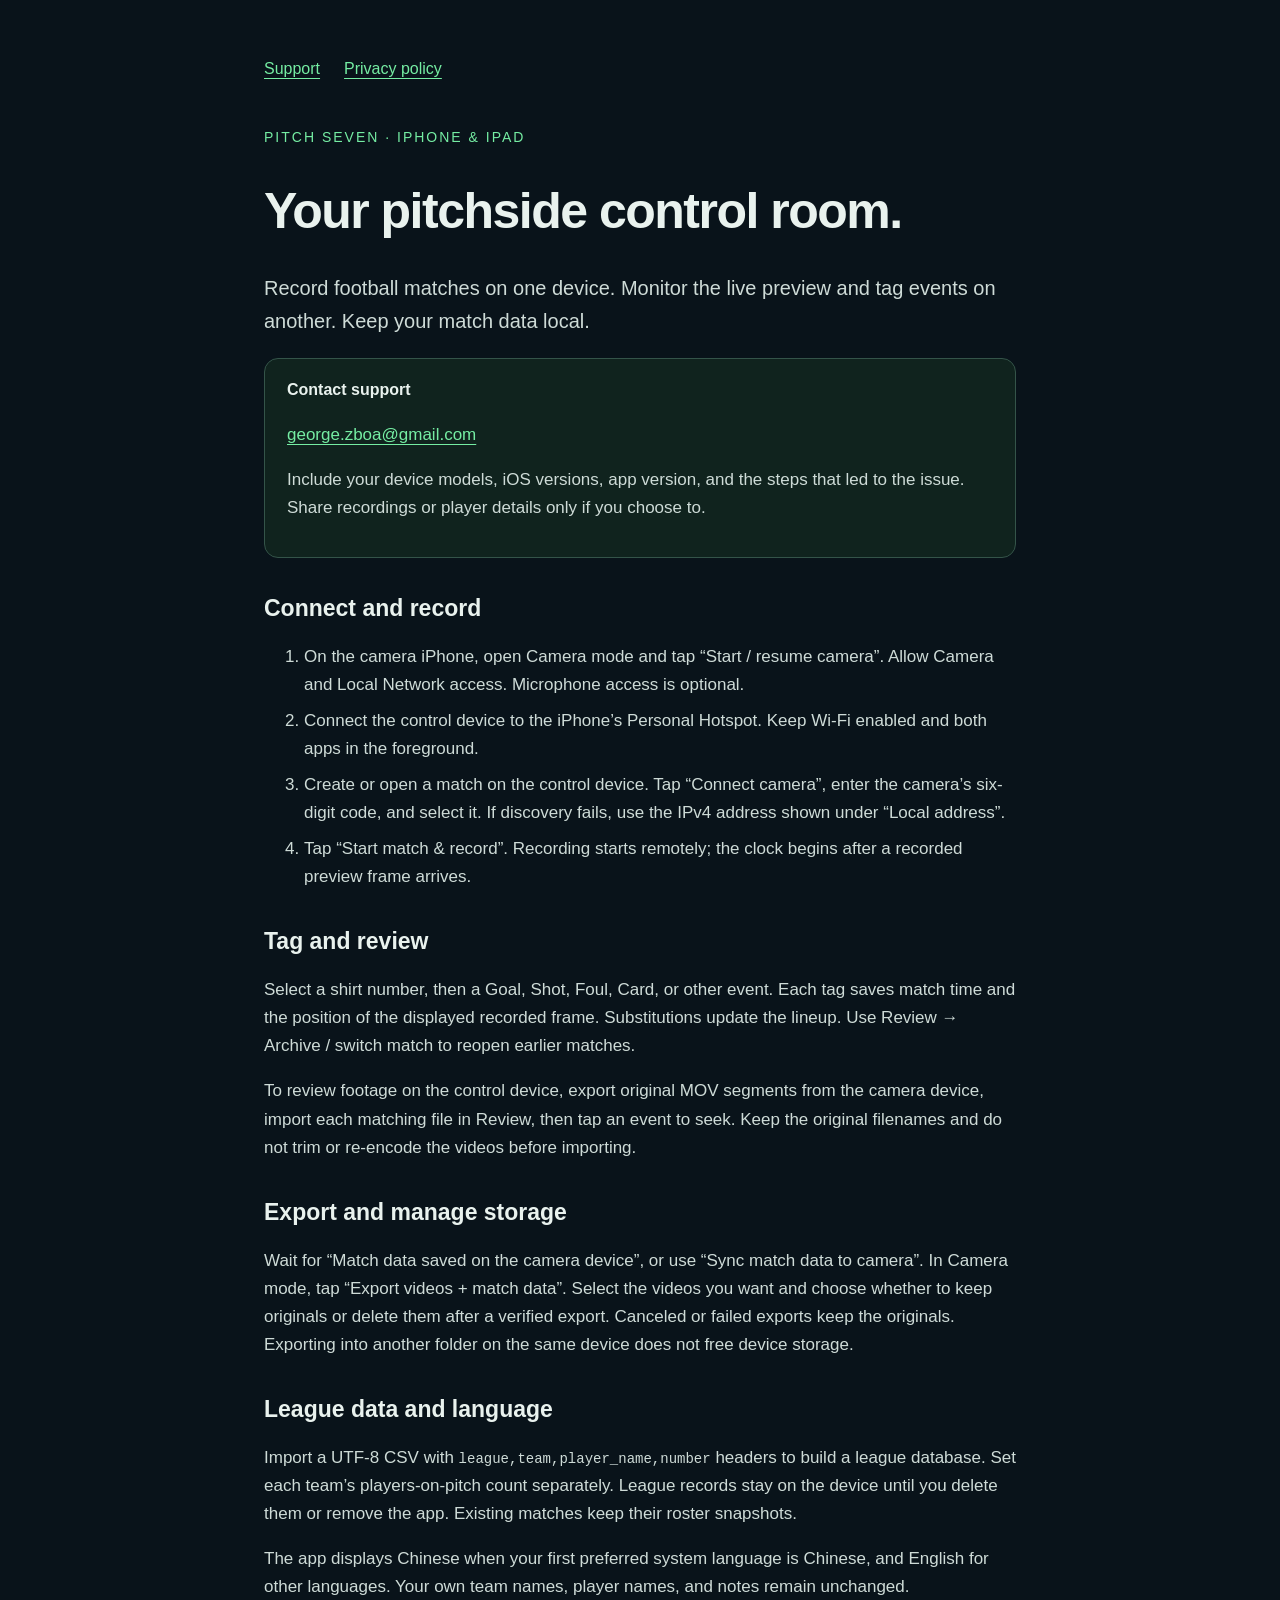
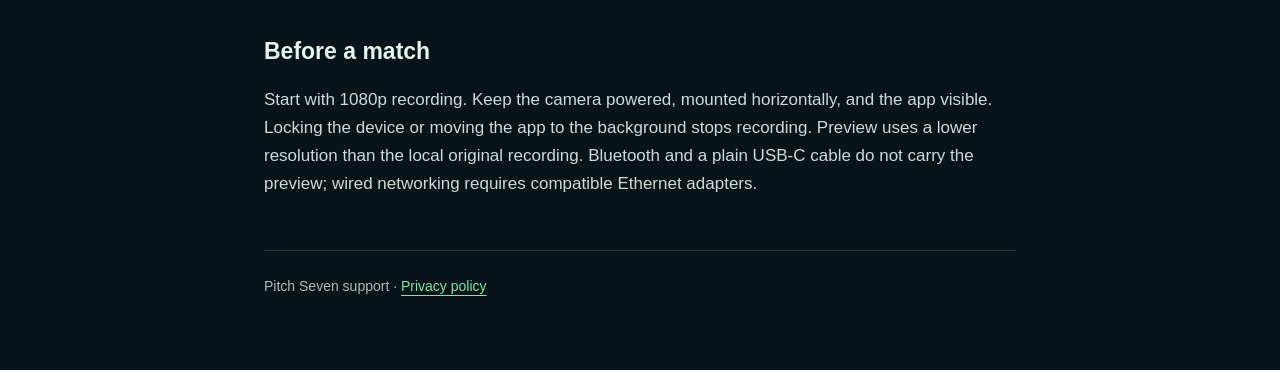
==== index.html @ be284b6f "Publish Pitch Seven support and privacy pages" ====
<!doctype html><html lang="en"><head><meta charset="utf-8"><meta name="viewport" content="width=device-width,initial-scale=1"><meta name="description" content="Pitch Seven support: local football recording, live monitoring and event tagging."><title>Pitch Seven — Support</title><link rel="stylesheet" href="style.css"></head><body><main><nav><a href="index.html" aria-current="page">Support</a><a href="privacy.html">Privacy policy</a></nav><div class="eyebrow">Pitch Seven · iPhone &amp; iPad</div><h1>Your pitchside control room.</h1><p class="lead">Record football matches on one device. Monitor the live preview and tag events on another. Keep your match data local.</p><div class="note"><strong>Contact support</strong><p><a href="mailto:george.zboa@gmail.com">george.zboa@gmail.com</a></p><p>Include your device models, iOS versions, app version, and the steps that led to the issue. Share recordings or player details only if you choose to.</p></div><h2>Connect and record</h2><ol><li>On the camera iPhone, open Camera mode and tap “Start / resume camera”. Allow Camera and Local Network access. Microphone access is optional.</li><li>Connect the control device to the iPhone’s Personal Hotspot. Keep Wi-Fi enabled and both apps in the foreground.</li><li>Create or open a match on the control device. Tap “Connect camera”, enter the camera’s six-digit code, and select it. If discovery fails, use the IPv4 address shown under “Local address”.</li><li>Tap “Start match &amp; record”. Recording starts remotely; the clock begins after a recorded preview frame arrives.</li></ol><h2>Tag and review</h2><p>Select a shirt number, then a Goal, Shot, Foul, Card, or other event. Each tag saves match time and the position of the displayed recorded frame. Substitutions update the lineup. Use Review → Archive / switch match to reopen earlier matches.</p><p>To review footage on the control device, export original MOV segments from the camera device, import each matching file in Review, then tap an event to seek. Keep the original filenames and do not trim or re-encode the videos before importing.</p><h2>Export and manage storage</h2><p>Wait for “Match data saved on the camera device”, or use “Sync match data to camera”. In Camera mode, tap “Export videos + match data”. Select the videos you want and choose whether to keep originals or delete them after a verified export. Canceled or failed exports keep the originals. Exporting into another folder on the same device does not free device storage.</p><h2>League data and language</h2><p>Import a UTF-8 CSV with <code>league,team,player_name,number</code> headers to build a league database. Set each team’s players-on-pitch count separately. League records stay on the device until you delete them or remove the app. Existing matches keep their roster snapshots.</p><p>The app displays Chinese when your first preferred system language is Chinese, and English for other languages. Your own team names, player names, and notes remain unchanged.</p><h2>Before a match</h2><p>Start with 1080p recording. Keep the camera powered, mounted horizontally, and the app visible. Locking the device or moving the app to the background stops recording. Preview uses a lower resolution than the local original recording. Bluetooth and a plain USB-C cable do not carry the preview; wired networking requires compatible Ethernet adapters.</p><footer>Pitch Seven support · <a href="privacy.html">Privacy policy</a></footer></main></body></html>
---- style.css ----
:root{font-family:-apple-system,BlinkMacSystemFont,"Segoe UI",sans-serif;color:#e9f2ee;background:#09131a;line-height:1.65;color-scheme:dark}*{box-sizing:border-box}body{margin:0}main{max-width:800px;margin:0 auto;padding:56px 24px 72px}nav{display:flex;gap:24px;flex-wrap:wrap;margin-bottom:44px}a{color:#75eda3;text-underline-offset:4px}h1{font-size:clamp(32px,6vw,50px);line-height:1.12;letter-spacing:-1.5px}h2{margin-top:36px;font-size:23px;line-height:1.3}p,li{font-size:17px;color:#cedbd7}.eyebrow{color:#75eda3;font-size:14px;letter-spacing:2px;text-transform:uppercase}.lead{font-size:20px}footer{margin-top:52px;padding-top:24px;border-top:1px solid #263936;color:#acbeb8;font-size:14px}.note{padding:18px 22px;border:1px solid #345449;border-radius:14px;background:#10231e}code{font-size:14px;overflow-wrap:anywhere}li{margin-bottom:8px}
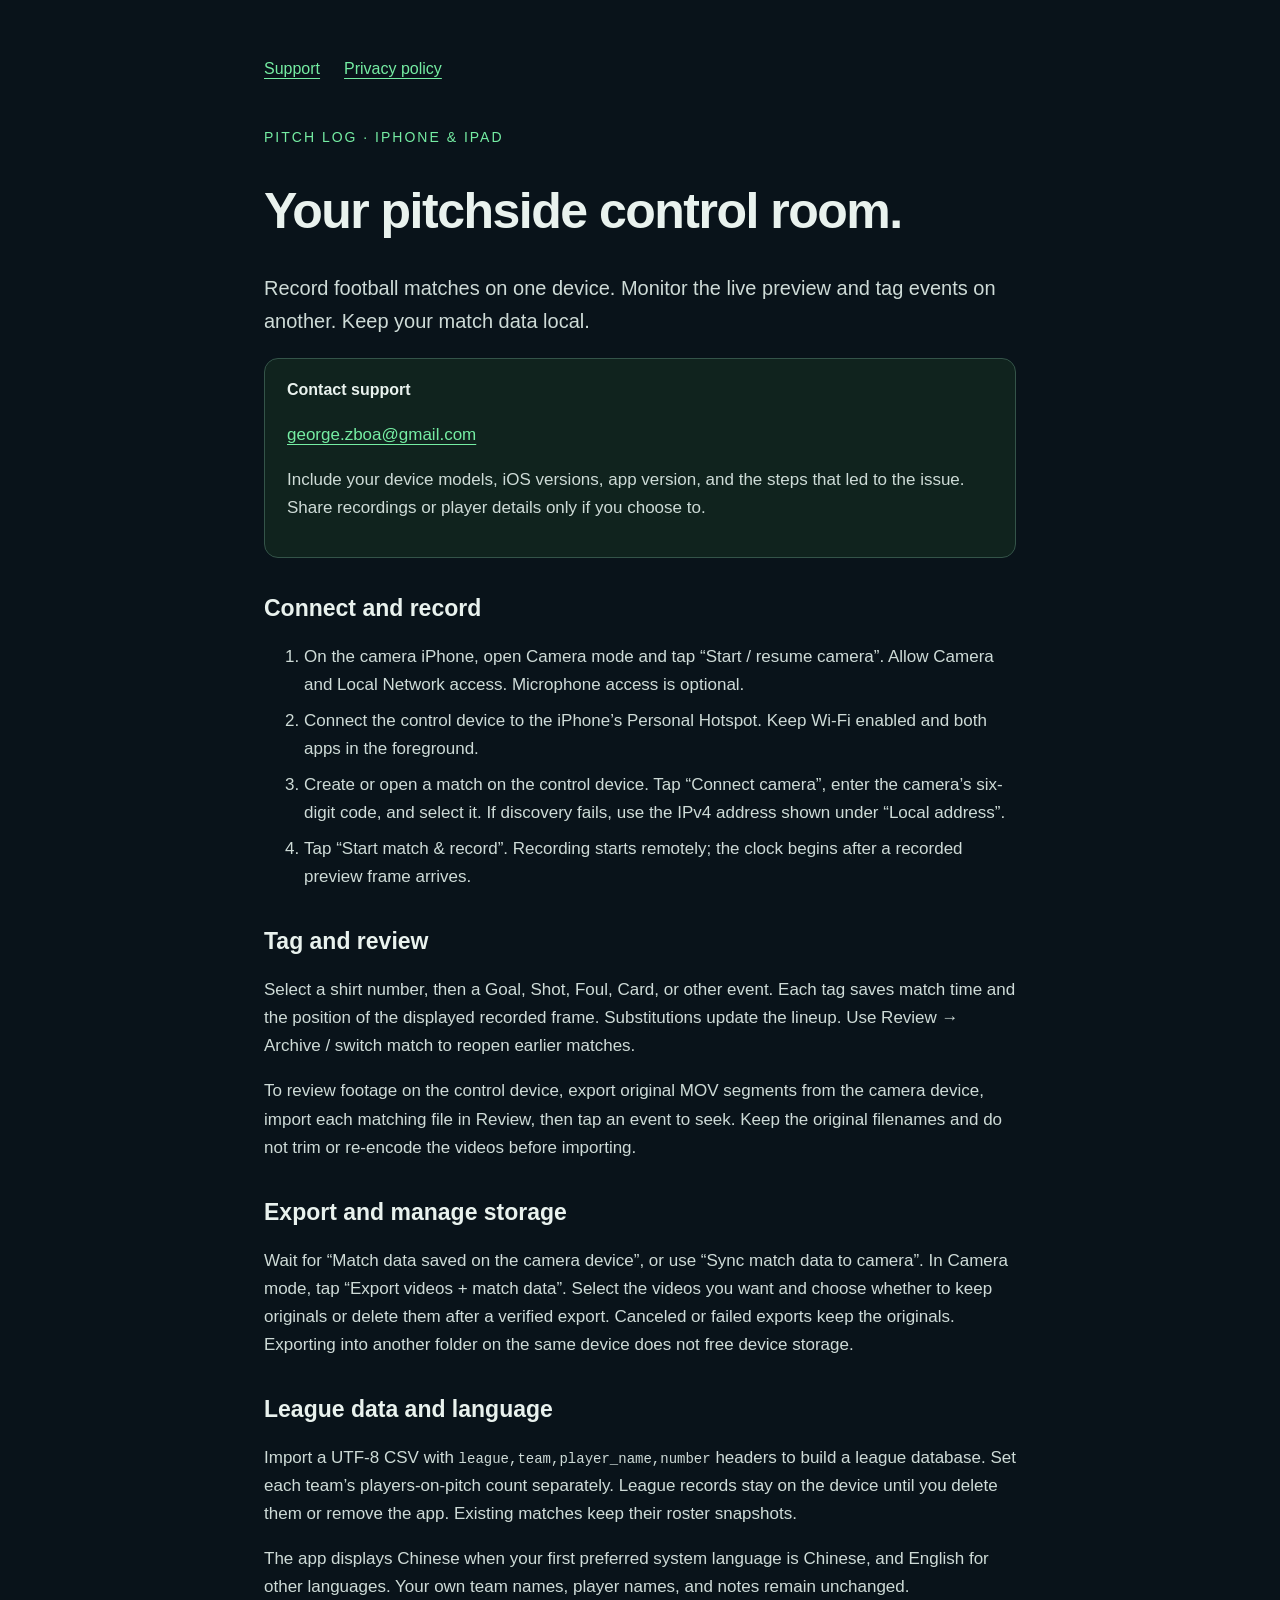
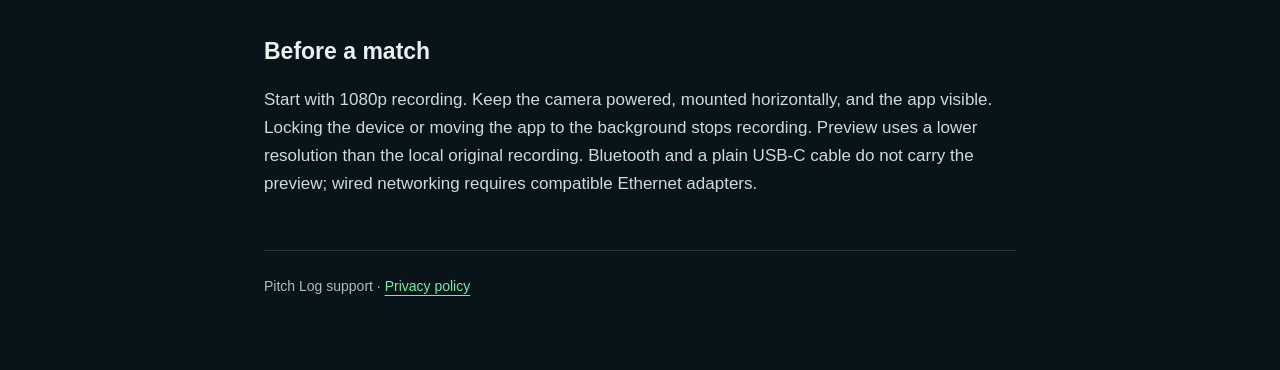
==== commit 730cc9ca: "Rename the app to Pitch Log" ====
--- a/index.html
+++ b/index.html
@@ -1 +1 @@
-<!doctype html><html lang="en"><head><meta charset="utf-8"><meta name="viewport" content="width=device-width,initial-scale=1"><meta name="description" content="Pitch Seven support: local football recording, live monitoring and event tagging."><title>Pitch Seven — Support</title><link rel="stylesheet" href="style.css"></head><body><main><nav><a href="index.html" aria-current="page">Support</a><a href="privacy.html">Privacy policy</a></nav><div class="eyebrow">Pitch Seven · iPhone &amp; iPad</div><h1>Your pitchside control room.</h1><p class="lead">Record football matches on one device. Monitor the live preview and tag events on another. Keep your match data local.</p><div class="note"><strong>Contact support</strong><p><a href="mailto:george.zboa@gmail.com">george.zboa@gmail.com</a></p><p>Include your device models, iOS versions, app version, and the steps that led to the issue. Share recordings or player details only if you choose to.</p></div><h2>Connect and record</h2><ol><li>On the camera iPhone, open Camera mode and tap “Start / resume camera”. Allow Camera and Local Network access. Microphone access is optional.</li><li>Connect the control device to the iPhone’s Personal Hotspot. Keep Wi-Fi enabled and both apps in the foreground.</li><li>Create or open a match on the control device. Tap “Connect camera”, enter the camera’s six-digit code, and select it. If discovery fails, use the IPv4 address shown under “Local address”.</li><li>Tap “Start match &amp; record”. Recording starts remotely; the clock begins after a recorded preview frame arrives.</li></ol><h2>Tag and review</h2><p>Select a shirt number, then a Goal, Shot, Foul, Card, or other event. Each tag saves match time and the position of the displayed recorded frame. Substitutions update the lineup. Use Review → Archive / switch match to reopen earlier matches.</p><p>To review footage on the control device, export original MOV segments from the camera device, import each matching file in Review, then tap an event to seek. Keep the original filenames and do not trim or re-encode the videos before importing.</p><h2>Export and manage storage</h2><p>Wait for “Match data saved on the camera device”, or use “Sync match data to camera”. In Camera mode, tap “Export videos + match data”. Select the videos you want and choose whether to keep originals or delete them after a verified export. Canceled or failed exports keep the originals. Exporting into another folder on the same device does not free device storage.</p><h2>League data and language</h2><p>Import a UTF-8 CSV with <code>league,team,player_name,number</code> headers to build a league database. Set each team’s players-on-pitch count separately. League records stay on the device until you delete them or remove the app. Existing matches keep their roster snapshots.</p><p>The app displays Chinese when your first preferred system language is Chinese, and English for other languages. Your own team names, player names, and notes remain unchanged.</p><h2>Before a match</h2><p>Start with 1080p recording. Keep the camera powered, mounted horizontally, and the app visible. Locking the device or moving the app to the background stops recording. Preview uses a lower resolution than the local original recording. Bluetooth and a plain USB-C cable do not carry the preview; wired networking requires compatible Ethernet adapters.</p><footer>Pitch Seven support · <a href="privacy.html">Privacy policy</a></footer></main></body></html>
+<!doctype html><html lang="en"><head><meta charset="utf-8"><meta name="viewport" content="width=device-width,initial-scale=1"><meta name="description" content="Pitch Log support: local football recording, live monitoring and event tagging."><title>Pitch Log — Support</title><link rel="stylesheet" href="style.css"></head><body><main><nav><a href="index.html" aria-current="page">Support</a><a href="privacy.html">Privacy policy</a></nav><div class="eyebrow">Pitch Log · iPhone &amp; iPad</div><h1>Your pitchside control room.</h1><p class="lead">Record football matches on one device. Monitor the live preview and tag events on another. Keep your match data local.</p><div class="note"><strong>Contact support</strong><p><a href="mailto:george.zboa@gmail.com">george.zboa@gmail.com</a></p><p>Include your device models, iOS versions, app version, and the steps that led to the issue. Share recordings or player details only if you choose to.</p></div><h2>Connect and record</h2><ol><li>On the camera iPhone, open Camera mode and tap “Start / resume camera”. Allow Camera and Local Network access. Microphone access is optional.</li><li>Connect the control device to the iPhone’s Personal Hotspot. Keep Wi-Fi enabled and both apps in the foreground.</li><li>Create or open a match on the control device. Tap “Connect camera”, enter the camera’s six-digit code, and select it. If discovery fails, use the IPv4 address shown under “Local address”.</li><li>Tap “Start match &amp; record”. Recording starts remotely; the clock begins after a recorded preview frame arrives.</li></ol><h2>Tag and review</h2><p>Select a shirt number, then a Goal, Shot, Foul, Card, or other event. Each tag saves match time and the position of the displayed recorded frame. Substitutions update the lineup. Use Review → Archive / switch match to reopen earlier matches.</p><p>To review footage on the control device, export original MOV segments from the camera device, import each matching file in Review, then tap an event to seek. Keep the original filenames and do not trim or re-encode the videos before importing.</p><h2>Export and manage storage</h2><p>Wait for “Match data saved on the camera device”, or use “Sync match data to camera”. In Camera mode, tap “Export videos + match data”. Select the videos you want and choose whether to keep originals or delete them after a verified export. Canceled or failed exports keep the originals. Exporting into another folder on the same device does not free device storage.</p><h2>League data and language</h2><p>Import a UTF-8 CSV with <code>league,team,player_name,number</code> headers to build a league database. Set each team’s players-on-pitch count separately. League records stay on the device until you delete them or remove the app. Existing matches keep their roster snapshots.</p><p>The app displays Chinese when your first preferred system language is Chinese, and English for other languages. Your own team names, player names, and notes remain unchanged.</p><h2>Before a match</h2><p>Start with 1080p recording. Keep the camera powered, mounted horizontally, and the app visible. Locking the device or moving the app to the background stops recording. Preview uses a lower resolution than the local original recording. Bluetooth and a plain USB-C cable do not carry the preview; wired networking requires compatible Ethernet adapters.</p><footer>Pitch Log support · <a href="privacy.html">Privacy policy</a></footer></main></body></html>
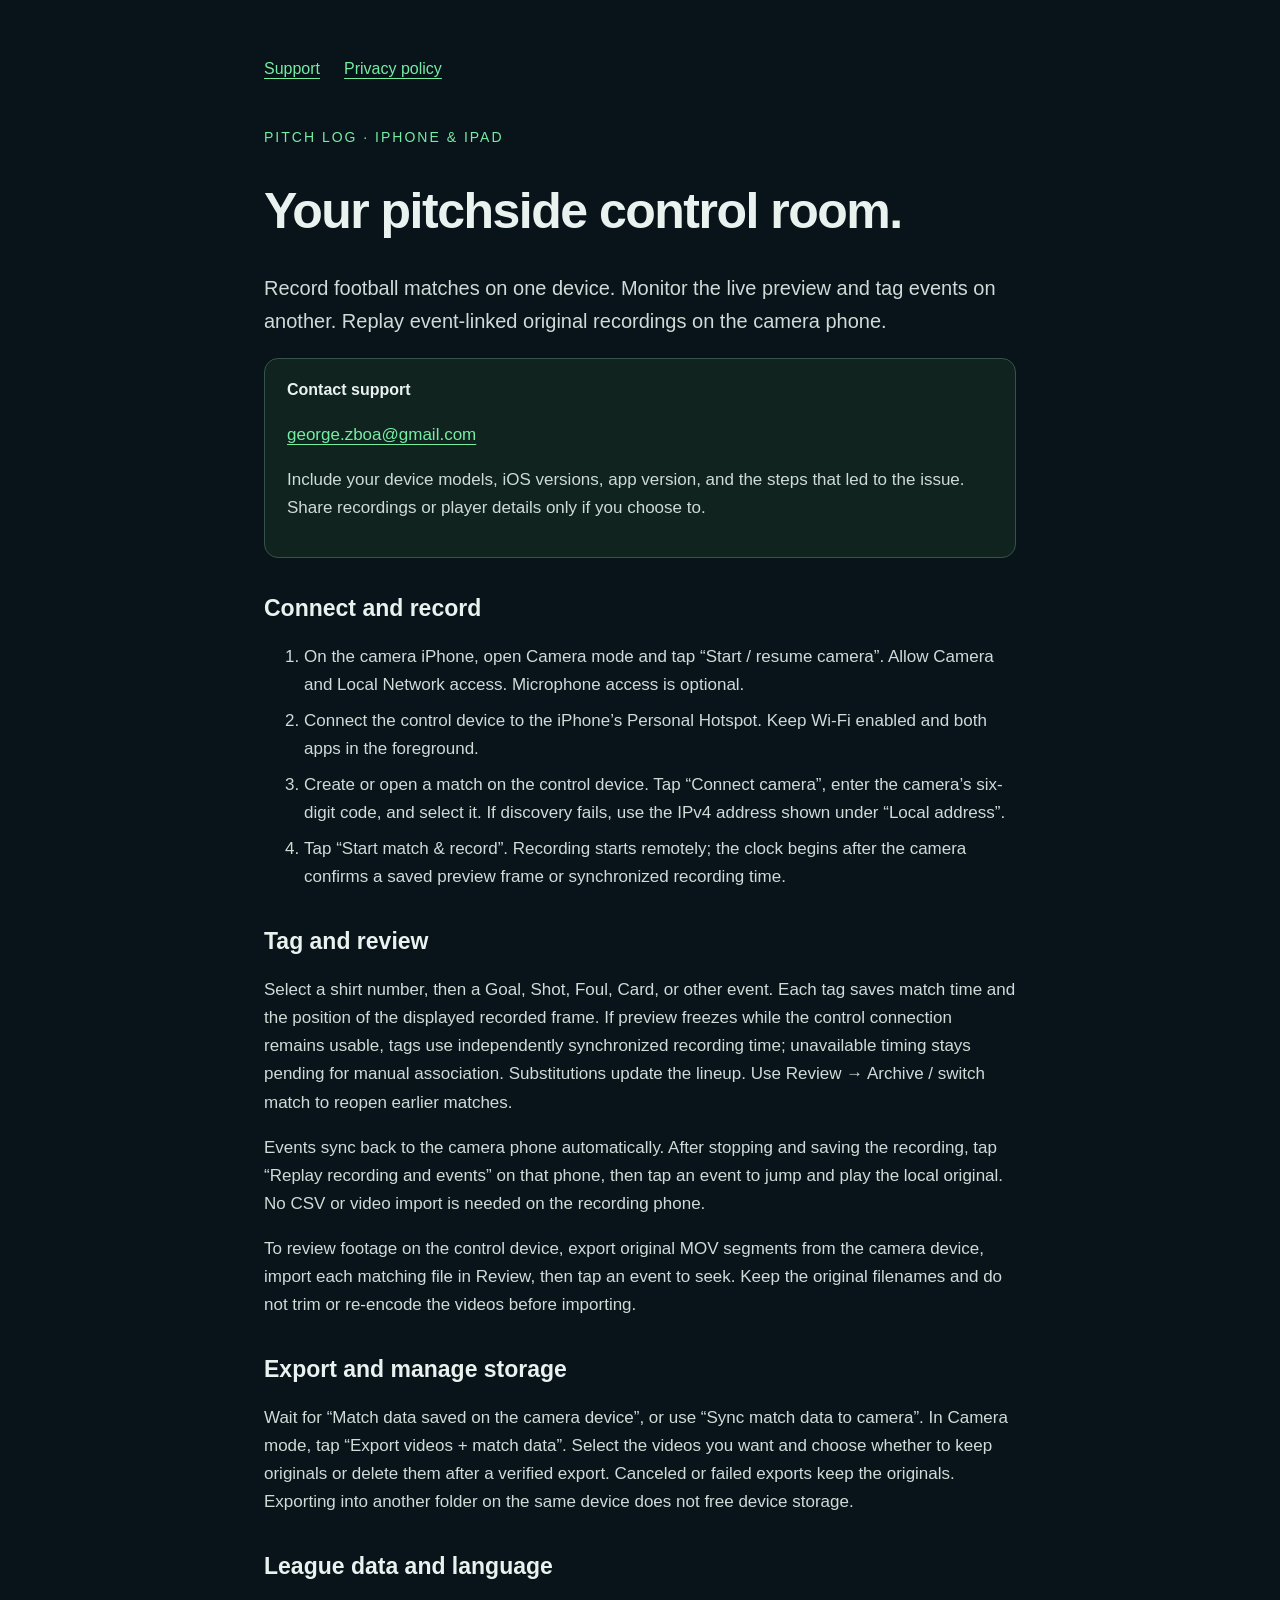
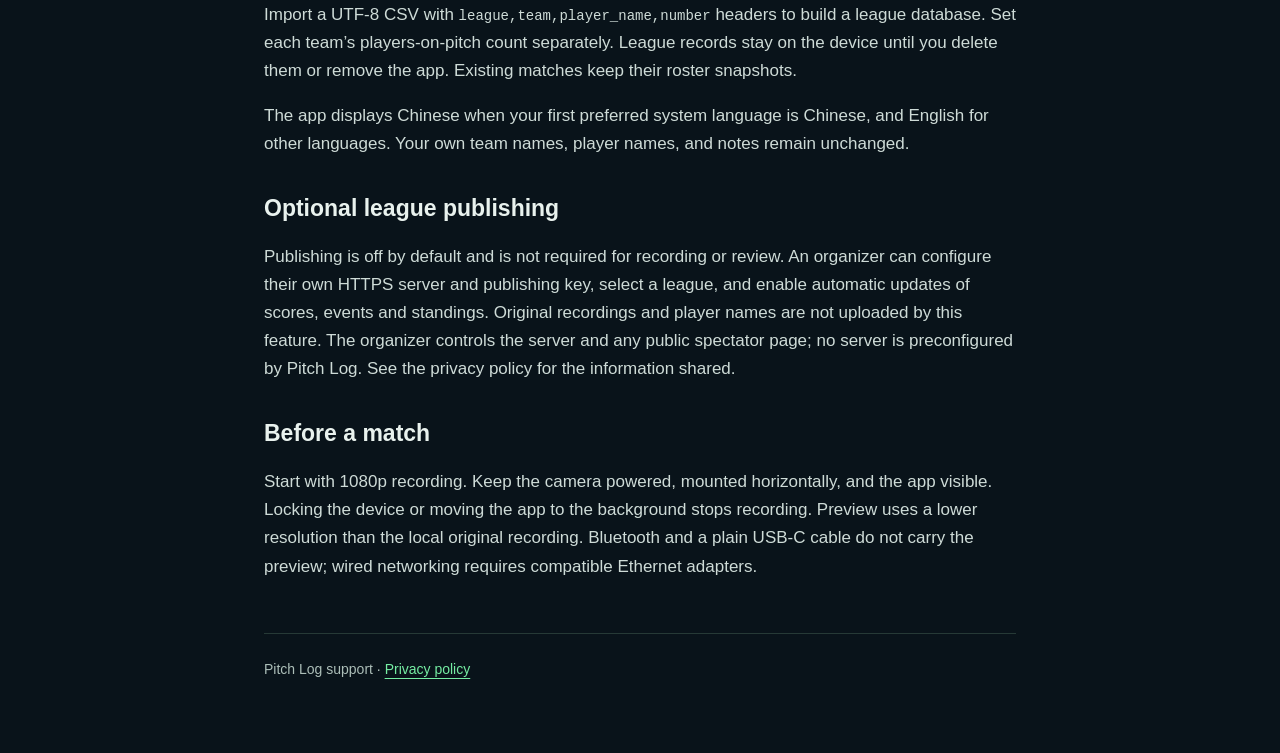
==== commit 83925555: "Update build 4 replay and optional publishing information" ====
--- a/index.html
+++ b/index.html
@@ -1 +1 @@
-<!doctype html><html lang="en"><head><meta charset="utf-8"><meta name="viewport" content="width=device-width,initial-scale=1"><meta name="description" content="Pitch Log support: local football recording, live monitoring and event tagging."><title>Pitch Log — Support</title><link rel="stylesheet" href="style.css"></head><body><main><nav><a href="index.html" aria-current="page">Support</a><a href="privacy.html">Privacy policy</a></nav><div class="eyebrow">Pitch Log · iPhone &amp; iPad</div><h1>Your pitchside control room.</h1><p class="lead">Record football matches on one device. Monitor the live preview and tag events on another. Keep your match data local.</p><div class="note"><strong>Contact support</strong><p><a href="mailto:george.zboa@gmail.com">george.zboa@gmail.com</a></p><p>Include your device models, iOS versions, app version, and the steps that led to the issue. Share recordings or player details only if you choose to.</p></div><h2>Connect and record</h2><ol><li>On the camera iPhone, open Camera mode and tap “Start / resume camera”. Allow Camera and Local Network access. Microphone access is optional.</li><li>Connect the control device to the iPhone’s Personal Hotspot. Keep Wi-Fi enabled and both apps in the foreground.</li><li>Create or open a match on the control device. Tap “Connect camera”, enter the camera’s six-digit code, and select it. If discovery fails, use the IPv4 address shown under “Local address”.</li><li>Tap “Start match &amp; record”. Recording starts remotely; the clock begins after a recorded preview frame arrives.</li></ol><h2>Tag and review</h2><p>Select a shirt number, then a Goal, Shot, Foul, Card, or other event. Each tag saves match time and the position of the displayed recorded frame. Substitutions update the lineup. Use Review → Archive / switch match to reopen earlier matches.</p><p>To review footage on the control device, export original MOV segments from the camera device, import each matching file in Review, then tap an event to seek. Keep the original filenames and do not trim or re-encode the videos before importing.</p><h2>Export and manage storage</h2><p>Wait for “Match data saved on the camera device”, or use “Sync match data to camera”. In Camera mode, tap “Export videos + match data”. Select the videos you want and choose whether to keep originals or delete them after a verified export. Canceled or failed exports keep the originals. Exporting into another folder on the same device does not free device storage.</p><h2>League data and language</h2><p>Import a UTF-8 CSV with <code>league,team,player_name,number</code> headers to build a league database. Set each team’s players-on-pitch count separately. League records stay on the device until you delete them or remove the app. Existing matches keep their roster snapshots.</p><p>The app displays Chinese when your first preferred system language is Chinese, and English for other languages. Your own team names, player names, and notes remain unchanged.</p><h2>Before a match</h2><p>Start with 1080p recording. Keep the camera powered, mounted horizontally, and the app visible. Locking the device or moving the app to the background stops recording. Preview uses a lower resolution than the local original recording. Bluetooth and a plain USB-C cable do not carry the preview; wired networking requires compatible Ethernet adapters.</p><footer>Pitch Log support · <a href="privacy.html">Privacy policy</a></footer></main></body></html>
+<!doctype html><html lang="en"><head><meta charset="utf-8"><meta name="viewport" content="width=device-width,initial-scale=1"><meta name="description" content="Pitch Log support: local football recording, live monitoring and event tagging."><title>Pitch Log — Support</title><link rel="stylesheet" href="style.css"></head><body><main><nav><a href="index.html" aria-current="page">Support</a><a href="privacy.html">Privacy policy</a></nav><div class="eyebrow">Pitch Log · iPhone &amp; iPad</div><h1>Your pitchside control room.</h1><p class="lead">Record football matches on one device. Monitor the live preview and tag events on another. Replay event-linked original recordings on the camera phone.</p><div class="note"><strong>Contact support</strong><p><a href="mailto:george.zboa@gmail.com">george.zboa@gmail.com</a></p><p>Include your device models, iOS versions, app version, and the steps that led to the issue. Share recordings or player details only if you choose to.</p></div><h2>Connect and record</h2><ol><li>On the camera iPhone, open Camera mode and tap “Start / resume camera”. Allow Camera and Local Network access. Microphone access is optional.</li><li>Connect the control device to the iPhone’s Personal Hotspot. Keep Wi-Fi enabled and both apps in the foreground.</li><li>Create or open a match on the control device. Tap “Connect camera”, enter the camera’s six-digit code, and select it. If discovery fails, use the IPv4 address shown under “Local address”.</li><li>Tap “Start match &amp; record”. Recording starts remotely; the clock begins after the camera confirms a saved preview frame or synchronized recording time.</li></ol><h2>Tag and review</h2><p>Select a shirt number, then a Goal, Shot, Foul, Card, or other event. Each tag saves match time and the position of the displayed recorded frame. If preview freezes while the control connection remains usable, tags use independently synchronized recording time; unavailable timing stays pending for manual association. Substitutions update the lineup. Use Review → Archive / switch match to reopen earlier matches.</p><p>Events sync back to the camera phone automatically. After stopping and saving the recording, tap “Replay recording and events” on that phone, then tap an event to jump and play the local original. No CSV or video import is needed on the recording phone.</p><p>To review footage on the control device, export original MOV segments from the camera device, import each matching file in Review, then tap an event to seek. Keep the original filenames and do not trim or re-encode the videos before importing.</p><h2>Export and manage storage</h2><p>Wait for “Match data saved on the camera device”, or use “Sync match data to camera”. In Camera mode, tap “Export videos + match data”. Select the videos you want and choose whether to keep originals or delete them after a verified export. Canceled or failed exports keep the originals. Exporting into another folder on the same device does not free device storage.</p><h2>League data and language</h2><p>Import a UTF-8 CSV with <code>league,team,player_name,number</code> headers to build a league database. Set each team’s players-on-pitch count separately. League records stay on the device until you delete them or remove the app. Existing matches keep their roster snapshots.</p><p>The app displays Chinese when your first preferred system language is Chinese, and English for other languages. Your own team names, player names, and notes remain unchanged.</p><h2>Optional league publishing</h2><p>Publishing is off by default and is not required for recording or review. An organizer can configure their own HTTPS server and publishing key, select a league, and enable automatic updates of scores, events and standings. Original recordings and player names are not uploaded by this feature. The organizer controls the server and any public spectator page; no server is preconfigured by Pitch Log. See the privacy policy for the information shared.</p><h2>Before a match</h2><p>Start with 1080p recording. Keep the camera powered, mounted horizontally, and the app visible. Locking the device or moving the app to the background stops recording. Preview uses a lower resolution than the local original recording. Bluetooth and a plain USB-C cable do not carry the preview; wired networking requires compatible Ethernet adapters.</p><footer>Pitch Log support · <a href="privacy.html">Privacy policy</a></footer></main></body></html>
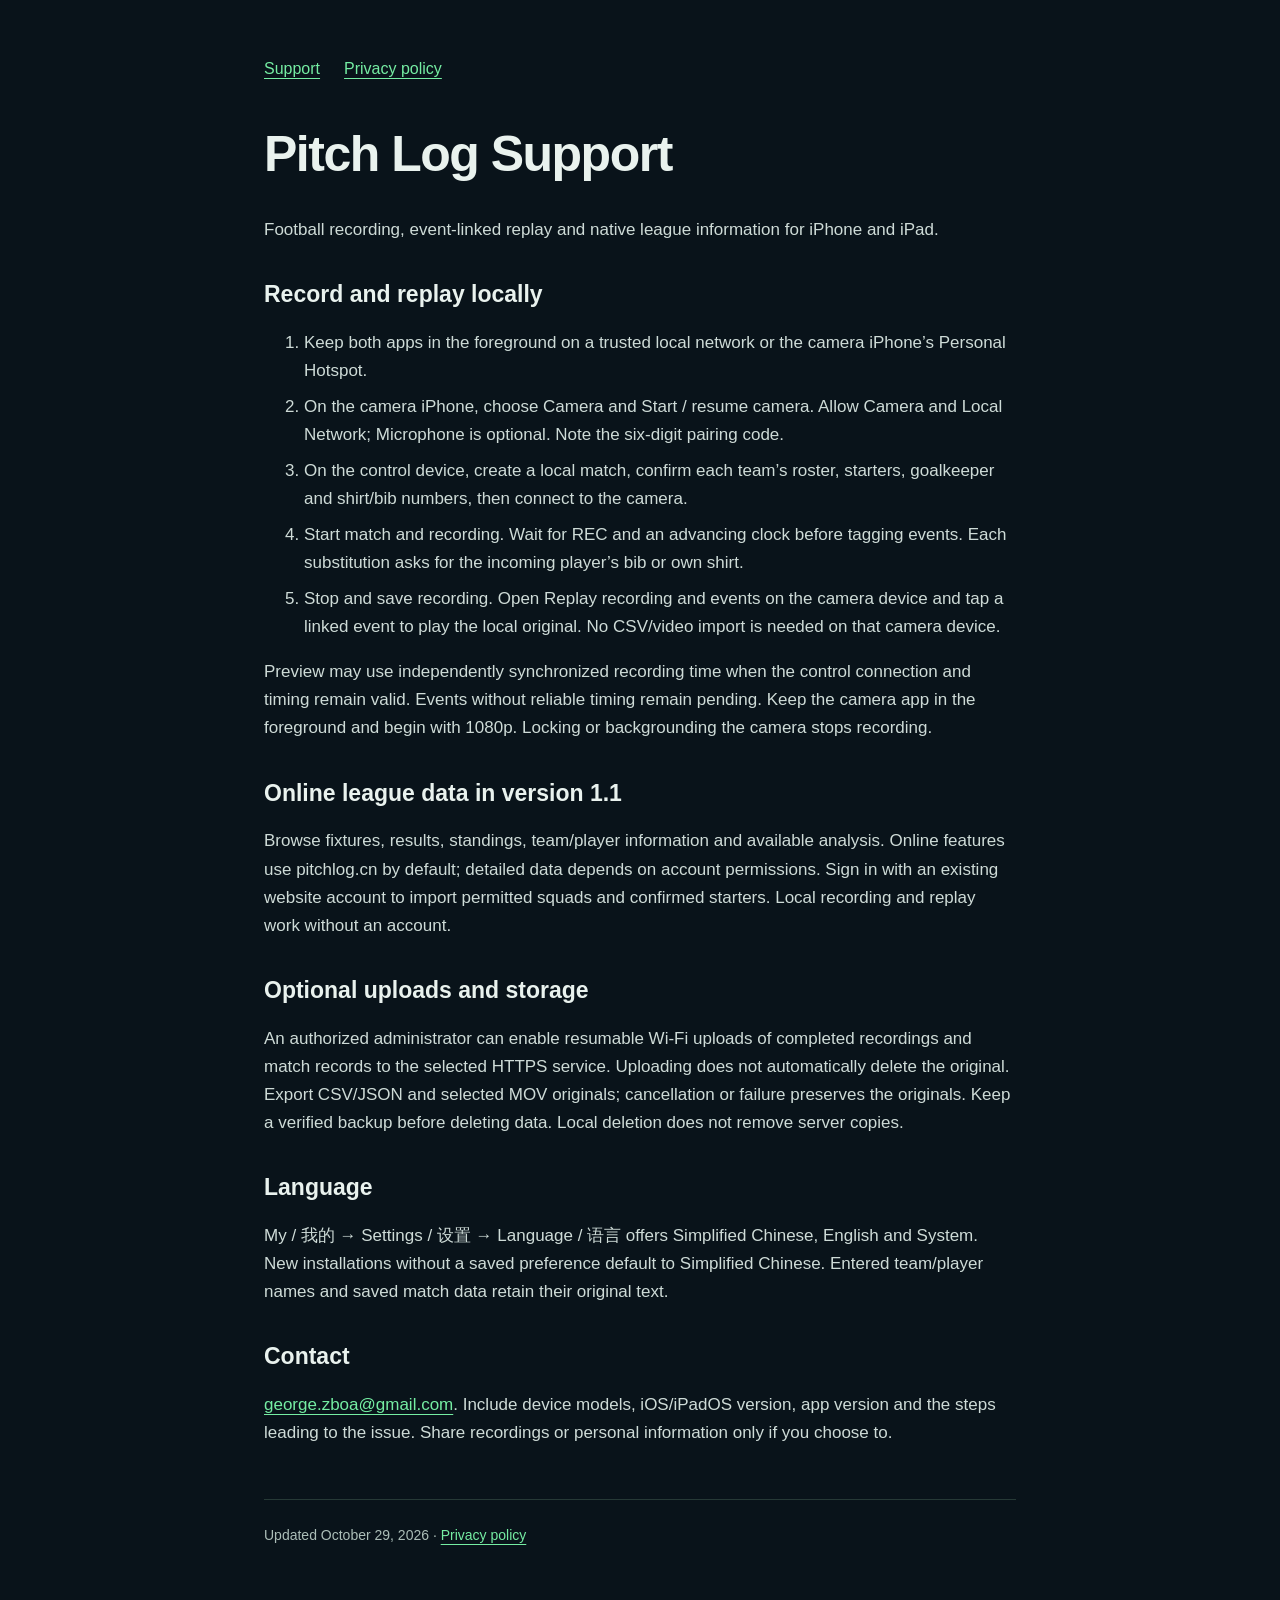
==== commit 582a283a: "Update Pitch Log 1.1 support and privacy information" ====
--- a/index.html
+++ b/index.html
@@ -1 +1 @@
-<!doctype html><html lang="en"><head><meta charset="utf-8"><meta name="viewport" content="width=device-width,initial-scale=1"><meta name="description" content="Pitch Log support: local football recording, live monitoring and event tagging."><title>Pitch Log — Support</title><link rel="stylesheet" href="style.css"></head><body><main><nav><a href="index.html" aria-current="page">Support</a><a href="privacy.html">Privacy policy</a></nav><div class="eyebrow">Pitch Log · iPhone &amp; iPad</div><h1>Your pitchside control room.</h1><p class="lead">Record football matches on one device. Monitor the live preview and tag events on another. Replay event-linked original recordings on the camera phone.</p><div class="note"><strong>Contact support</strong><p><a href="mailto:george.zboa@gmail.com">george.zboa@gmail.com</a></p><p>Include your device models, iOS versions, app version, and the steps that led to the issue. Share recordings or player details only if you choose to.</p></div><h2>Connect and record</h2><ol><li>On the camera iPhone, open Camera mode and tap “Start / resume camera”. Allow Camera and Local Network access. Microphone access is optional.</li><li>Connect the control device to the iPhone’s Personal Hotspot. Keep Wi-Fi enabled and both apps in the foreground.</li><li>Create or open a match on the control device. Tap “Connect camera”, enter the camera’s six-digit code, and select it. If discovery fails, use the IPv4 address shown under “Local address”.</li><li>Tap “Start match &amp; record”. Recording starts remotely; the clock begins after the camera confirms a saved preview frame or synchronized recording time.</li></ol><h2>Tag and review</h2><p>Select a shirt number, then a Goal, Shot, Foul, Card, or other event. Each tag saves match time and the position of the displayed recorded frame. If preview freezes while the control connection remains usable, tags use independently synchronized recording time; unavailable timing stays pending for manual association. Substitutions update the lineup. Use Review → Archive / switch match to reopen earlier matches.</p><p>Events sync back to the camera phone automatically. After stopping and saving the recording, tap “Replay recording and events” on that phone, then tap an event to jump and play the local original. No CSV or video import is needed on the recording phone.</p><p>To review footage on the control device, export original MOV segments from the camera device, import each matching file in Review, then tap an event to seek. Keep the original filenames and do not trim or re-encode the videos before importing.</p><h2>Export and manage storage</h2><p>Wait for “Match data saved on the camera device”, or use “Sync match data to camera”. In Camera mode, tap “Export videos + match data”. Select the videos you want and choose whether to keep originals or delete them after a verified export. Canceled or failed exports keep the originals. Exporting into another folder on the same device does not free device storage.</p><h2>League data and language</h2><p>Import a UTF-8 CSV with <code>league,team,player_name,number</code> headers to build a league database. Set each team’s players-on-pitch count separately. League records stay on the device until you delete them or remove the app. Existing matches keep their roster snapshots.</p><p>The app displays Chinese when your first preferred system language is Chinese, and English for other languages. Your own team names, player names, and notes remain unchanged.</p><h2>Optional league publishing</h2><p>Publishing is off by default and is not required for recording or review. An organizer can configure their own HTTPS server and publishing key, select a league, and enable automatic updates of scores, events and standings. Original recordings and player names are not uploaded by this feature. The organizer controls the server and any public spectator page; no server is preconfigured by Pitch Log. See the privacy policy for the information shared.</p><h2>Before a match</h2><p>Start with 1080p recording. Keep the camera powered, mounted horizontally, and the app visible. Locking the device or moving the app to the background stops recording. Preview uses a lower resolution than the local original recording. Bluetooth and a plain USB-C cable do not carry the preview; wired networking requires compatible Ethernet adapters.</p><footer>Pitch Log support · <a href="privacy.html">Privacy policy</a></footer></main></body></html>
+<!doctype html><html lang="en"><head><meta charset="utf-8"><meta name="viewport" content="width=device-width,initial-scale=1"><title>Pitch Log — Support</title><link rel="stylesheet" href="style.css"></head><body><main><nav><a href="index.html" aria-current="page">Support</a><a href="privacy.html">Privacy policy</a></nav><h1>Pitch Log Support</h1><p>Football recording, event-linked replay and native league information for iPhone and iPad.</p><h2>Record and replay locally</h2><ol><li>Keep both apps in the foreground on a trusted local network or the camera iPhone’s Personal Hotspot.</li><li>On the camera iPhone, choose Camera and Start / resume camera. Allow Camera and Local Network; Microphone is optional. Note the six-digit pairing code.</li><li>On the control device, create a local match, confirm each team’s roster, starters, goalkeeper and shirt/bib numbers, then connect to the camera.</li><li>Start match and recording. Wait for REC and an advancing clock before tagging events. Each substitution asks for the incoming player’s bib or own shirt.</li><li>Stop and save recording. Open Replay recording and events on the camera device and tap a linked event to play the local original. No CSV/video import is needed on that camera device.</li></ol><p>Preview may use independently synchronized recording time when the control connection and timing remain valid. Events without reliable timing remain pending. Keep the camera app in the foreground and begin with 1080p. Locking or backgrounding the camera stops recording.</p><h2>Online league data in version 1.1</h2><p>Browse fixtures, results, standings, team/player information and available analysis. Online features use pitchlog.cn by default; detailed data depends on account permissions. Sign in with an existing website account to import permitted squads and confirmed starters. Local recording and replay work without an account.</p><h2>Optional uploads and storage</h2><p>An authorized administrator can enable resumable Wi-Fi uploads of completed recordings and match records to the selected HTTPS service. Uploading does not automatically delete the original. Export CSV/JSON and selected MOV originals; cancellation or failure preserves the originals. Keep a verified backup before deleting data. Local deletion does not remove server copies.</p><h2>Language</h2><p>My / 我的 → Settings / 设置 → Language / 语言 offers Simplified Chinese, English and System. New installations without a saved preference default to Simplified Chinese. Entered team/player names and saved match data retain their original text.</p><h2>Contact</h2><p><a href="mailto:george.zboa@gmail.com">george.zboa@gmail.com</a>. Include device models, iOS/iPadOS version, app version and the steps leading to the issue. Share recordings or personal information only if you choose to.</p><footer>Updated October 29, 2026 · <a href="privacy.html">Privacy policy</a></footer></main></body></html>
